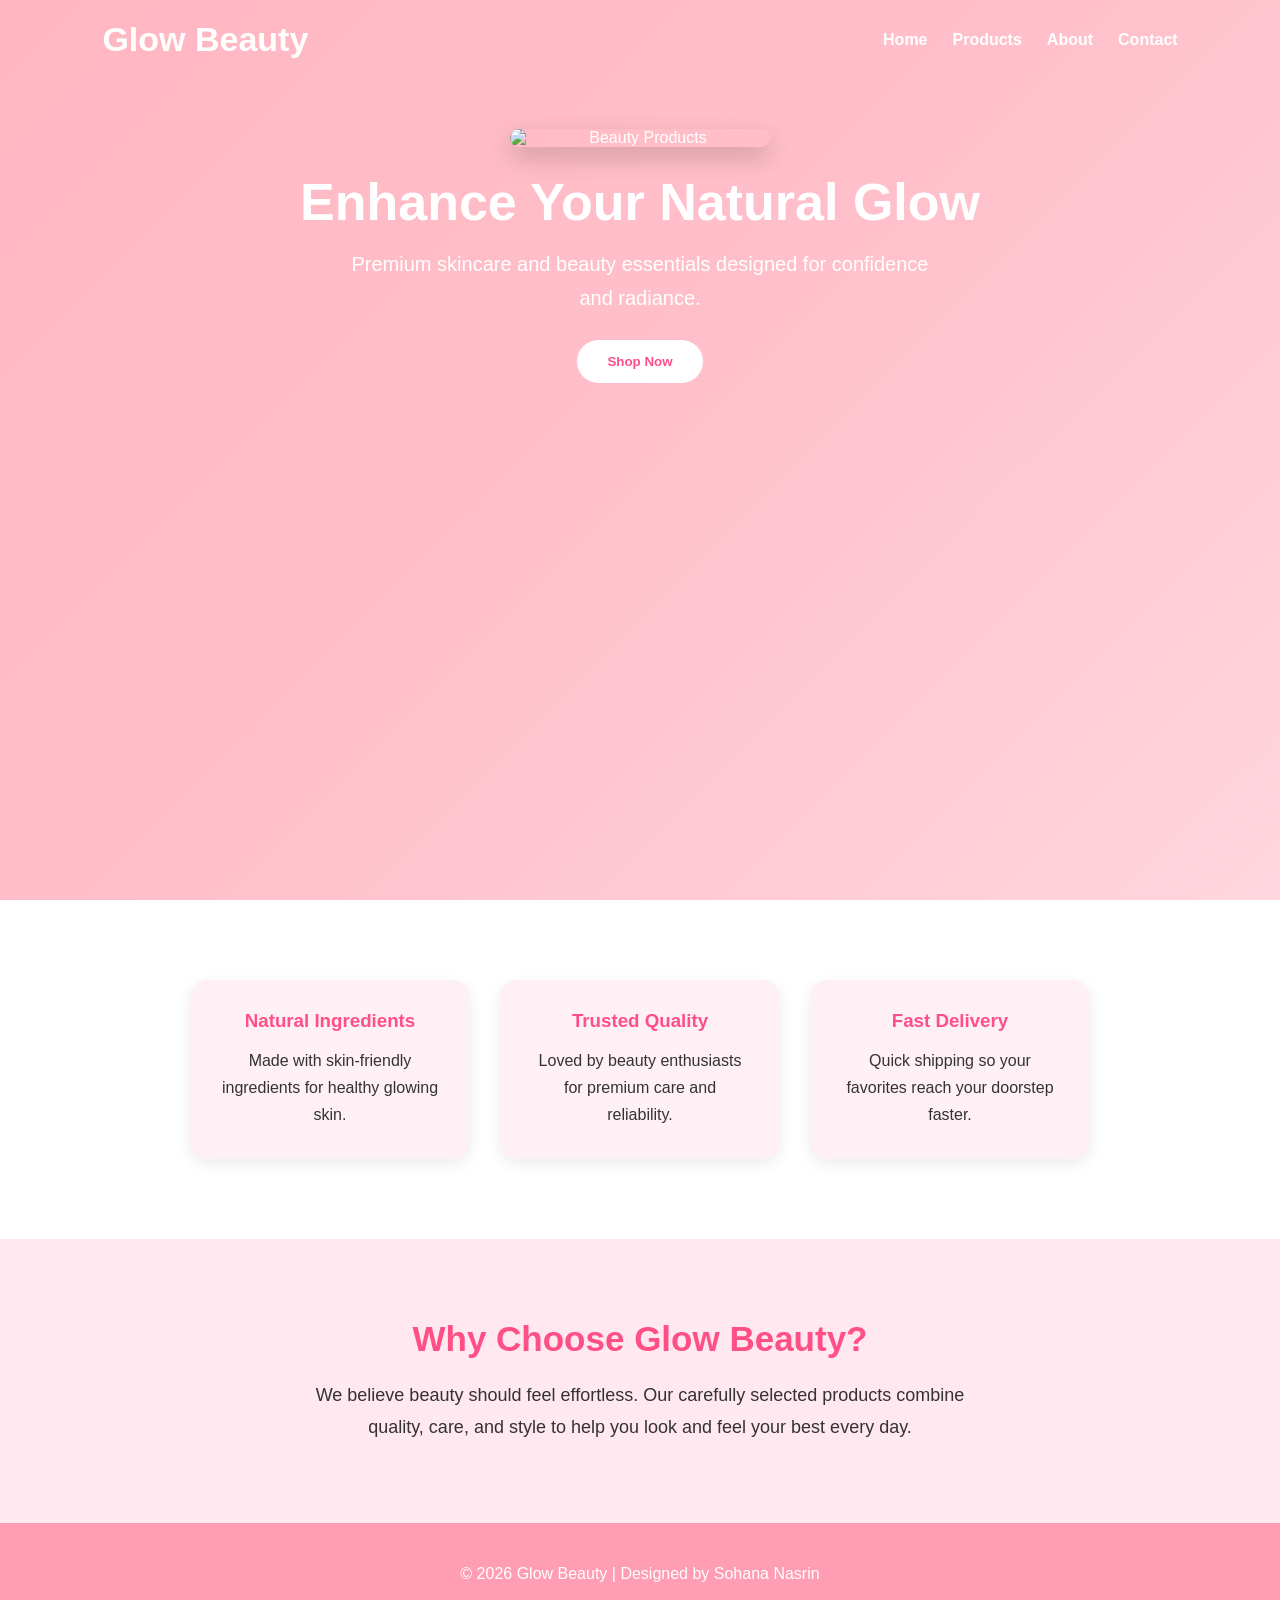
==== index.html @ 94f7b09d "Added Glow Beauty Landing Page" ====
<!DOCTYPE html>
<html lang="en">

<head>

<meta charset="UTF-8">
<meta name="viewport" content="width=device-width, initial-scale=1.0">

<title>Glow Beauty</title>

<link rel="stylesheet" href="style.css">

</head>

<body>

<header>

<nav>

<h1>Glow Beauty</h1>

<ul>

<li><a href="#">Home</a></li>
<li><a href="#">Products</a></li>
<li><a href="#">About</a></li>
<li><a href="#">Contact</a></li>

</ul>

</nav>

<div class="hero">

<img
src="https://images.unsplash.com/photo-1522335789203-aabd1fc54bc9?w=600"
alt="Beauty Products">

<h2>Enhance Your Natural Glow</h2>

<p>
Premium skincare and beauty essentials
designed for confidence and radiance.
</p>

<button>Shop Now</button>

</div>

</header>

<section class="features">

<div class="card">

<h3>Natural Ingredients</h3>

<p>
Made with skin-friendly ingredients
for healthy glowing skin.
</p>

</div>

<div class="card">

<h3>Trusted Quality</h3>

<p>
Loved by beauty enthusiasts
for premium care and reliability.
</p>

</div>

<div class="card">

<h3>Fast Delivery</h3>

<p>
Quick shipping so your favorites
reach your doorstep faster.
</p>

</div>

</section>

<section class="about">

<h2>Why Choose Glow Beauty?</h2>

<p>

We believe beauty should feel effortless.
Our carefully selected products combine
quality, care, and style to help you
look and feel your best every day.

</p>

</section>

<footer>

<p>

© 2026 Glow Beauty |
Designed by Sohana Nasrin

</p>

</footer>

</body>

</html>
---- style.css ----
*{

margin:0;
padding:0;

box-sizing:border-box;

font-family:Arial,sans-serif;

scroll-behavior:smooth;

}

body{

background:#fff7fa;

color:#333;

}

header{

background:
linear-gradient(
135deg,
#ffb6c1,
#ffc0cb,
#ffd6df
);

min-height:100vh;

padding-bottom:50px;

}

nav{

display:flex;

justify-content:space-between;

align-items:center;

padding:20px 8%;

}

nav h1{

color:white;

font-size:34px;

}

nav ul{

display:flex;

gap:25px;

list-style:none;

}

nav a{

text-decoration:none;

color:white;

font-weight:bold;

transition:0.3s;

}

nav a:hover{

color:#ff4f87;

}

.hero{

display:flex;

flex-direction:column;

justify-content:center;

align-items:center;

text-align:center;

padding:50px 20px;

color:white;

}

.hero img{

width:260px;

border-radius:25px;

margin-bottom:25px;

box-shadow:
0 10px 25px
rgba(0,0,0,0.2);

}

.hero h2{

font-size:52px;

margin-bottom:15px;

}

.hero p{

font-size:20px;

max-width:600px;

line-height:1.7;

margin-bottom:25px;

}

button{

padding:14px 30px;

border:none;

border-radius:30px;

background:white;

color:#ff4f87;

font-weight:bold;

cursor:pointer;

transition:0.3s;

}

button:hover{

background:#ff4f87;

color:white;

transform:scale(1.05);

}

.features{

display:flex;

justify-content:center;

flex-wrap:wrap;

gap:30px;

padding:80px 8%;

background:white;

}

.card{

background:#fff0f5;

padding:30px;

width:280px;

border-radius:18px;

text-align:center;

box-shadow:
0 5px 15px
rgba(0,0,0,0.08);

transition:0.3s;

}

.card:hover{

transform:
translateY(-8px);

}

.card h3{

color:#ff4f87;

margin-bottom:15px;

}

.card p{

line-height:1.7;

}

.about{

padding:80px 10%;

text-align:center;

background:#ffe8ef;

}

.about h2{

font-size:35px;

color:#ff4f87;

margin-bottom:20px;

}

.about p{

max-width:700px;

margin:auto;

line-height:1.8;

font-size:18px;

}

footer{

background:#ff9db5;

color:white;

text-align:center;

padding:35px;

line-height:2;

}

@media(max-width:768px){

nav{

flex-direction:column;

gap:15px;

}

nav ul{

flex-direction:column;

text-align:center;

}

.hero h2{

font-size:38px;

}

.hero img{

width:220px;

}

}
html{
scroll-behavior:smooth;
}
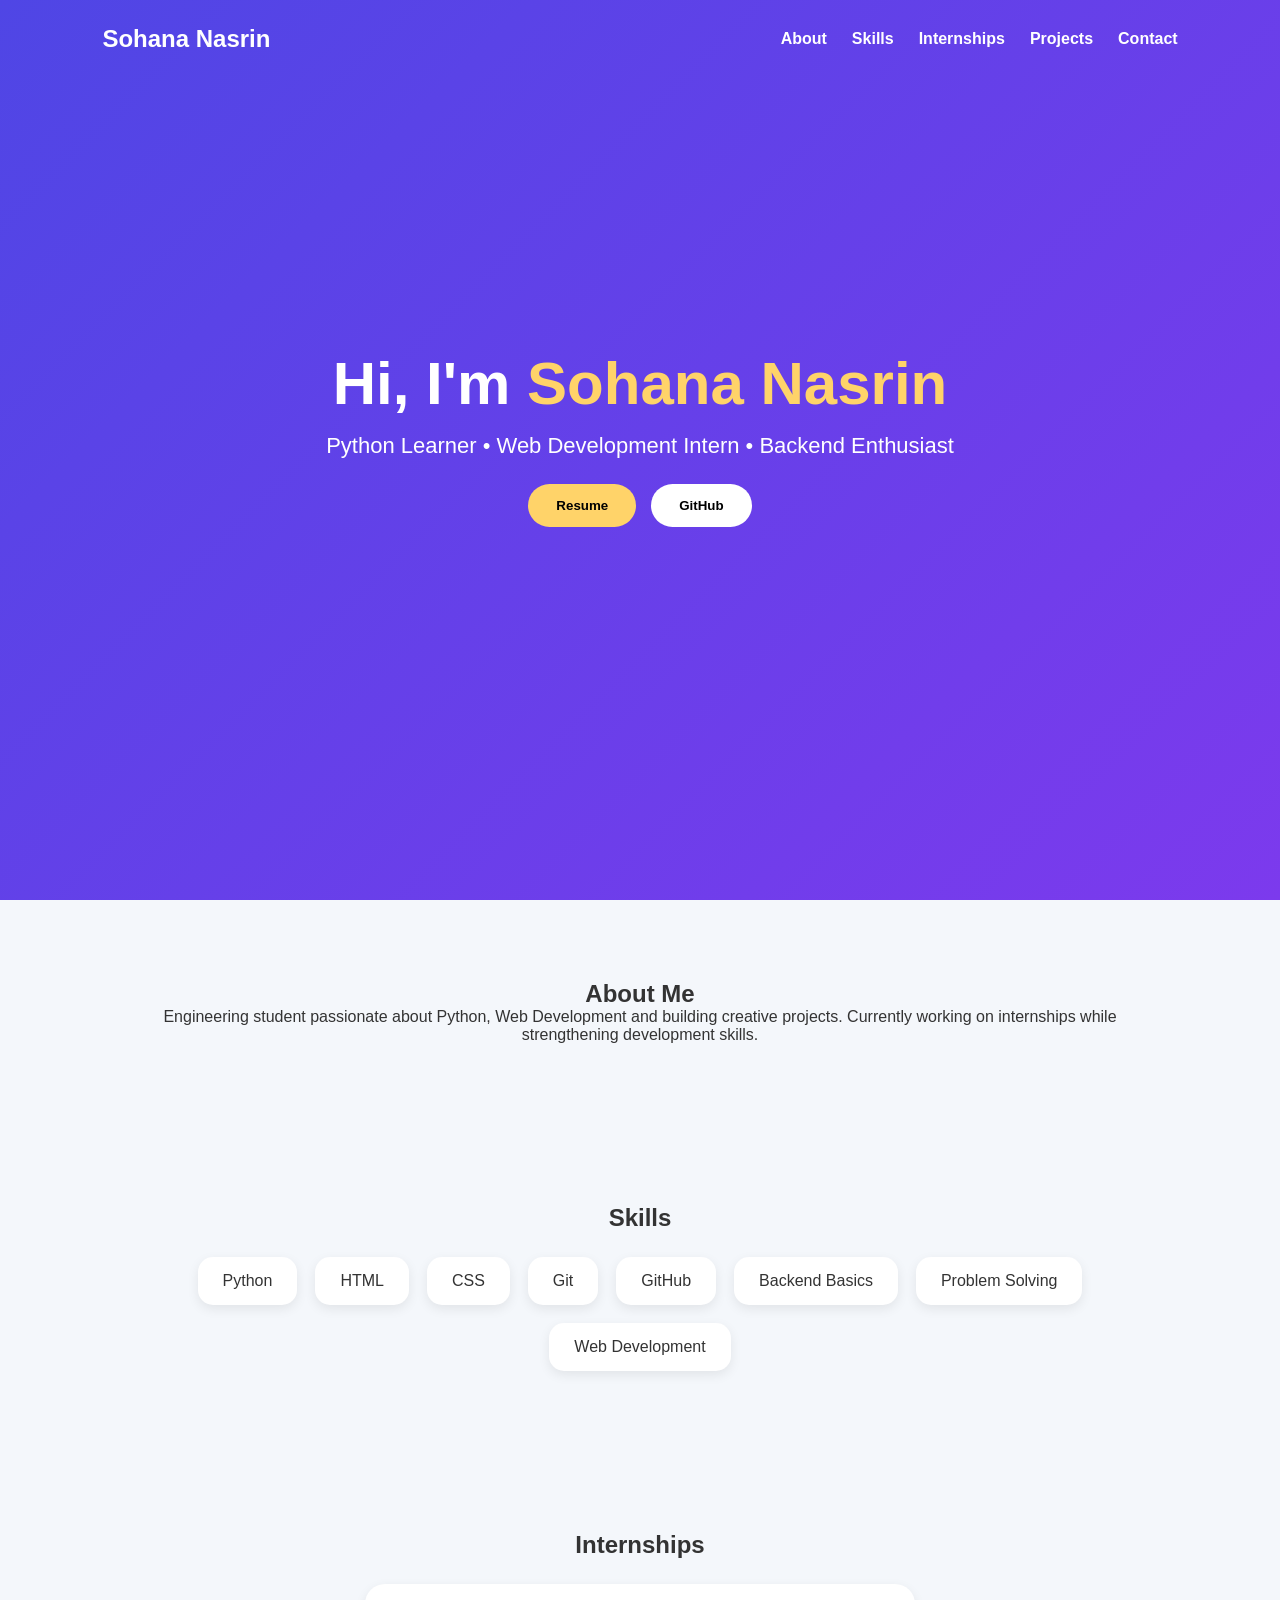
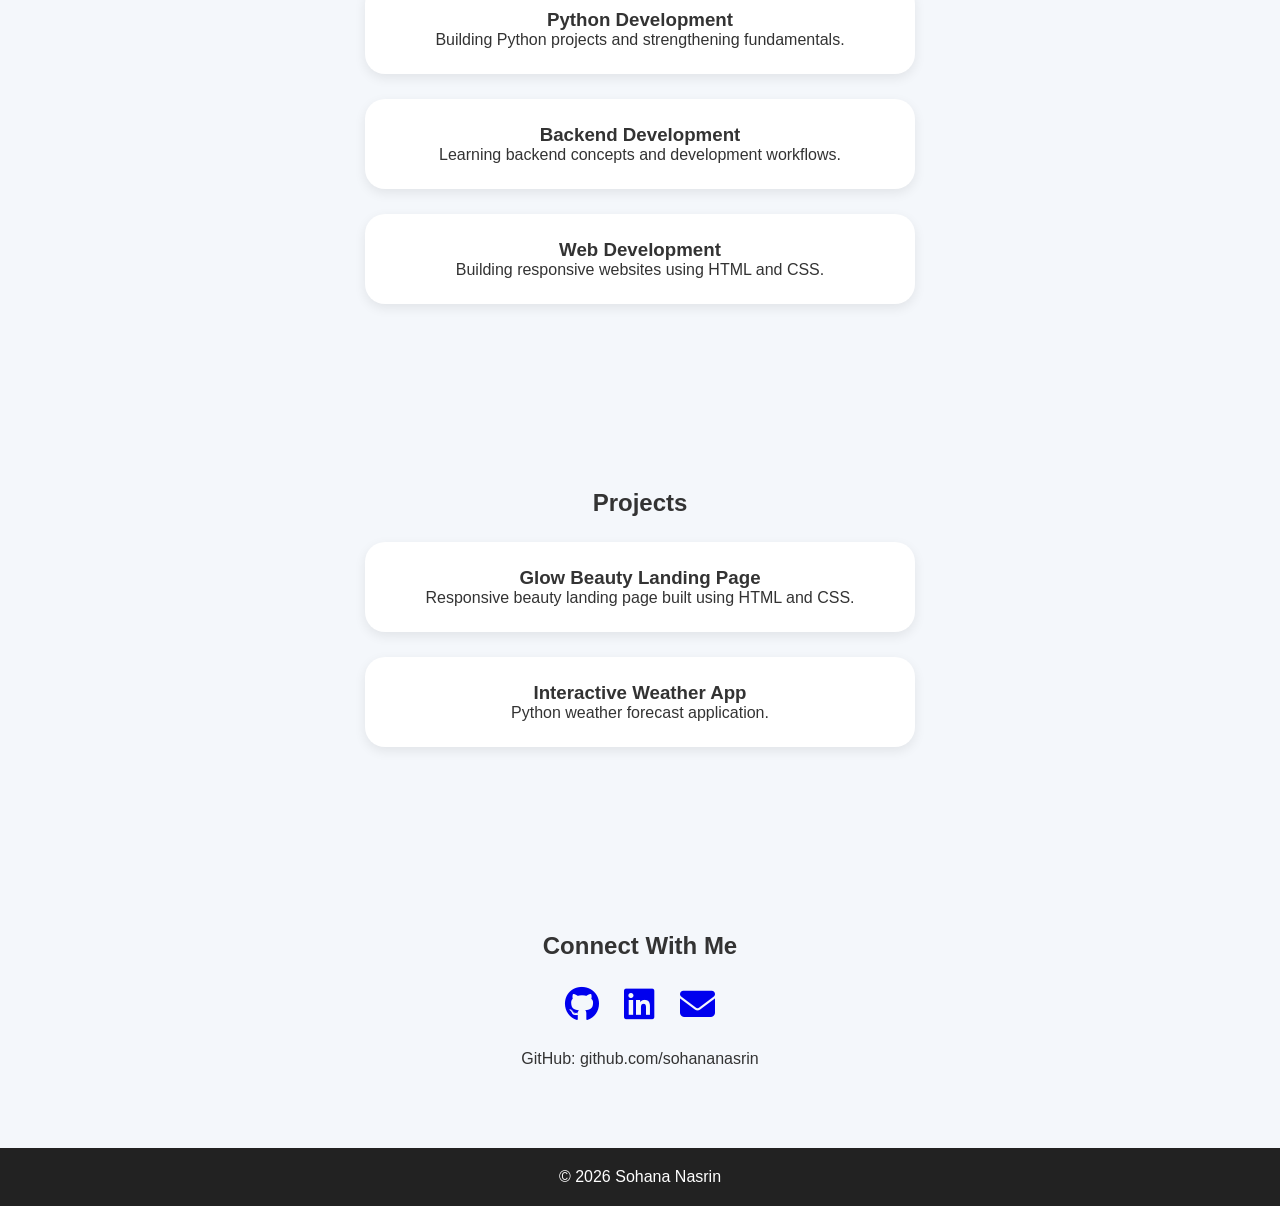
==== commit da95b5c8: "Added portfolio website" ====
--- a/index.html
+++ b/index.html
@@ -4,11 +4,18 @@
 <head>
 
 <meta charset="UTF-8">
-<meta name="viewport" content="width=device-width, initial-scale=1.0">
-
-<title>Glow Beauty</title>
-
-<link rel="stylesheet" href="style.css">
+<meta name="viewport"
+content="width=device-width,initial-scale=1.0">
+
+<title>Sohana Nasrin Portfolio</title>
+
+<link
+rel="stylesheet"
+href="style.css">
+
+<link
+rel="stylesheet"
+href="https://cdnjs.cloudflare.com/ajax/libs/font-awesome/6.5.1/css/all.min.css">
 
 </head>
 
@@ -18,14 +25,15 @@
 
 <nav>
 
-<h1>Glow Beauty</h1>
+<h2>Sohana Nasrin</h2>
 
 <ul>
 
-<li><a href="#">Home</a></li>
-<li><a href="#">Products</a></li>
-<li><a href="#">About</a></li>
-<li><a href="#">Contact</a></li>
+<li><a href="#about">About</a></li>
+<li><a href="#skills">Skills</a></li>
+<li><a href="#internships">Internships</a></li>
+<li><a href="#projects">Projects</a></li>
+<li><a href="#contact">Contact</a></li>
 
 </ul>
 
@@ -33,70 +41,252 @@
 
 <div class="hero">
 
-<img
-src="https://images.unsplash.com/photo-1522335789203-aabd1fc54bc9?w=600"
-alt="Beauty Products">
-
-<h2>Enhance Your Natural Glow</h2>
-
-<p>
-Premium skincare and beauty essentials
-designed for confidence and radiance.
-</p>
-
-<button>Shop Now</button>
+<h1>
+
+Hi, I'm
+<span>Sohana Nasrin</span>
+
+</h1>
+
+<p>
+
+Python Learner • Web Development Intern • Backend Enthusiast
+
+</p>
+
+<div class="buttons">
+
+<a
+href="./resume.pdf"
+target="_blank">
+
+<button>
+
+Resume
+
+</button>
+
+</a>
+
+<a
+href="https://github.com/sohananasrin"
+target="_blank">
+
+<button
+class="secondary">
+
+GitHub
+
+</button>
+
+</a>
+
+</div>
 
 </div>
 
 </header>
 
-<section class="features">
-
-<div class="card">
-
-<h3>Natural Ingredients</h3>
-
-<p>
-Made with skin-friendly ingredients
-for healthy glowing skin.
-</p>
-
-</div>
-
-<div class="card">
-
-<h3>Trusted Quality</h3>
-
-<p>
-Loved by beauty enthusiasts
-for premium care and reliability.
-</p>
-
-</div>
-
-<div class="card">
-
-<h3>Fast Delivery</h3>
-
-<p>
-Quick shipping so your favorites
-reach your doorstep faster.
-</p>
-
-</div>
-
-</section>
-
-<section class="about">
-
-<h2>Why Choose Glow Beauty?</h2>
-
-<p>
-
-We believe beauty should feel effortless.
-Our carefully selected products combine
-quality, care, and style to help you
-look and feel your best every day.
+<section
+id="about"
+class="about">
+
+<h2>
+
+About Me
+
+</h2>
+
+<p>
+
+Engineering student passionate about
+Python, Web Development and building
+creative projects.
+
+Currently working on internships while
+strengthening development skills.
+
+</p>
+
+</section>
+
+<section
+id="skills"
+class="skills">
+
+<h2>
+
+Skills
+
+</h2>
+
+<div class="skill-box">
+
+<div>Python</div>
+
+<div>HTML</div>
+
+<div>CSS</div>
+
+<div>Git</div>
+
+<div>GitHub</div>
+
+<div>Backend Basics</div>
+
+<div>Problem Solving</div>
+
+<div>Web Development</div>
+
+</div>
+
+</section>
+
+<section
+id="internships"
+class="internships">
+
+<h2>
+
+Internships
+
+</h2>
+
+<div class="intern-card">
+
+<h3>
+
+Python Development
+
+</h3>
+
+<p>
+
+Building Python projects and strengthening fundamentals.
+
+</p>
+
+</div>
+
+<div class="intern-card">
+
+<h3>
+
+Backend Development
+
+</h3>
+
+<p>
+
+Learning backend concepts and development workflows.
+
+</p>
+
+</div>
+
+<div class="intern-card">
+
+<h3>
+
+Web Development
+
+</h3>
+
+<p>
+
+Building responsive websites using HTML and CSS.
+
+</p>
+
+</div>
+
+</section>
+
+<section
+id="projects"
+class="projects">
+
+<h2>
+
+Projects
+
+</h2>
+
+<div class="project-card">
+
+<h3>
+
+Glow Beauty Landing Page
+
+</h3>
+
+<p>
+
+Responsive beauty landing page built
+using HTML and CSS.
+
+</p>
+
+</div>
+
+<div class="project-card">
+
+<h3>
+
+Interactive Weather App
+
+</h3>
+
+<p>
+
+Python weather forecast application.
+
+</p>
+
+</div>
+
+</section>
+
+<section
+id="contact"
+class="contact">
+
+<h2>
+
+Connect With Me
+
+</h2>
+
+<div class="socials">
+
+<a
+href="https://github.com/sohananasrin"
+target="_blank">
+
+<i class="fa-brands fa-github"></i>
+
+</a>
+
+<a
+href="#">
+
+<i class="fa-brands fa-linkedin"></i>
+
+</a>
+
+<a
+href="mailto:yourmail@gmail.com">
+
+<i class="fa-solid fa-envelope"></i>
+
+</a>
+
+</div>
+
+<p>
+
+GitHub:
+github.com/sohananasrin
 
 </p>
 
@@ -106,8 +296,7 @@
 
 <p>
 
-© 2026 Glow Beauty |
-Designed by Sohana Nasrin
+© 2026 Sohana Nasrin
 
 </p>
 
--- a/style.css
+++ b/style.css
@@ -2,10 +2,8 @@
 
 margin:0;
 padding:0;
-
 box-sizing:border-box;
-
-font-family:Arial,sans-serif;
+font-family:Arial;
 
 scroll-behavior:smooth;
 
@@ -13,8 +11,7 @@
 
 body{
 
-background:#fff7fa;
-
+background:#f4f7fb;
 color:#333;
 
 }
@@ -24,15 +21,14 @@
 background:
 linear-gradient(
 135deg,
-#ffb6c1,
-#ffc0cb,
-#ffd6df
+#4f46e5,
+#7c3aed
 );
 
+color:white;
+
 min-height:100vh;
 
-padding-bottom:50px;
-
 }
 
 nav{
@@ -41,264 +37,206 @@
 
 justify-content:space-between;
 
+padding:25px 8%;
+
 align-items:center;
 
-padding:20px 8%;
-
-}
-
-nav h1{
+}
+
+nav ul{
+
+display:flex;
+gap:25px;
+list-style:none;
+
+}
+
+nav a{
 
 color:white;
-
-font-size:34px;
+text-decoration:none;
+font-weight:bold;
+
+}
+
+.hero{
+
+display:flex;
+flex-direction:column;
+
+justify-content:center;
+align-items:center;
+
+text-align:center;
+
+height:80vh;
+
+padding:20px;
+
+}
+
+.hero h1{
+
+font-size:60px;
+margin-bottom:15px;
+
+}
+
+.hero span{
+
+color:#ffd369;
+
+}
+
+.hero p{
+
+font-size:22px;
+
+margin-bottom:25px;
+
+}
+
+.buttons{
+
+display:flex;
+
+gap:15px;
+
+}
+
+button{
+
+padding:14px 28px;
+
+border:none;
+
+border-radius:30px;
+
+font-weight:bold;
+
+cursor:pointer;
+
+background:#ffd369;
+
+}
+
+.secondary{
+
+background:white;
+
+}
+
+.about,
+.skills,
+.projects,
+.contact,
+.internships{
+
+padding:80px 10%;
+
+text-align:center;
+
+}
+
+.skill-box{
+
+display:flex;
+
+justify-content:center;
+
+flex-wrap:wrap;
+
+gap:18px;
+
+margin-top:25px;
+
+}
+
+.skill-box div{
+
+background:white;
+
+padding:15px 25px;
+
+border-radius:15px;
+
+box-shadow:
+0 4px 12px
+rgba(0,0,0,.08);
+
+}
+
+.intern-card,
+.project-card{
+
+background:white;
+
+padding:25px;
+
+max-width:550px;
+
+margin:25px auto;
+
+border-radius:20px;
+
+box-shadow:
+0 4px 12px
+rgba(0,0,0,.08);
+
+}
+
+.socials{
+
+font-size:35px;
+
+margin:25px;
+
+display:flex;
+
+justify-content:center;
+
+gap:25px;
+
+}
+
+footer{
+
+background:#222;
+
+color:white;
+
+padding:20px;
+
+text-align:center;
+
+}
+
+@media(max-width:768px){
+
+nav{
+
+flex-direction:column;
+
+gap:15px;
 
 }
 
 nav ul{
 
-display:flex;
-
-gap:25px;
-
-list-style:none;
-
-}
-
-nav a{
-
-text-decoration:none;
-
-color:white;
-
-font-weight:bold;
-
-transition:0.3s;
-
-}
-
-nav a:hover{
-
-color:#ff4f87;
-
-}
-
-.hero{
-
-display:flex;
-
-flex-direction:column;
-
-justify-content:center;
-
-align-items:center;
-
-text-align:center;
-
-padding:50px 20px;
-
-color:white;
-
-}
-
-.hero img{
-
-width:260px;
-
-border-radius:25px;
-
-margin-bottom:25px;
-
-box-shadow:
-0 10px 25px
-rgba(0,0,0,0.2);
-
-}
-
-.hero h2{
-
-font-size:52px;
-
-margin-bottom:15px;
-
-}
-
-.hero p{
-
-font-size:20px;
-
-max-width:600px;
-
-line-height:1.7;
-
-margin-bottom:25px;
-
-}
-
-button{
-
-padding:14px 30px;
-
-border:none;
-
-border-radius:30px;
-
-background:white;
-
-color:#ff4f87;
-
-font-weight:bold;
-
-cursor:pointer;
-
-transition:0.3s;
-
-}
-
-button:hover{
-
-background:#ff4f87;
-
-color:white;
-
-transform:scale(1.05);
-
-}
-
-.features{
-
-display:flex;
-
-justify-content:center;
-
-flex-wrap:wrap;
-
-gap:30px;
-
-padding:80px 8%;
-
-background:white;
-
-}
-
-.card{
-
-background:#fff0f5;
-
-padding:30px;
-
-width:280px;
-
-border-radius:18px;
-
-text-align:center;
-
-box-shadow:
-0 5px 15px
-rgba(0,0,0,0.08);
-
-transition:0.3s;
-
-}
-
-.card:hover{
-
-transform:
-translateY(-8px);
-
-}
-
-.card h3{
-
-color:#ff4f87;
-
-margin-bottom:15px;
-
-}
-
-.card p{
-
-line-height:1.7;
-
-}
-
-.about{
-
-padding:80px 10%;
-
-text-align:center;
-
-background:#ffe8ef;
-
-}
-
-.about h2{
-
-font-size:35px;
-
-color:#ff4f87;
-
-margin-bottom:20px;
-
-}
-
-.about p{
-
-max-width:700px;
-
-margin:auto;
-
-line-height:1.8;
-
-font-size:18px;
-
-}
-
-footer{
-
-background:#ff9db5;
-
-color:white;
-
-text-align:center;
-
-padding:35px;
-
-line-height:2;
-
-}
-
-@media(max-width:768px){
-
-nav{
-
-flex-direction:column;
-
-gap:15px;
-
-}
-
-nav ul{
-
-flex-direction:column;
-
-text-align:center;
-
-}
-
-.hero h2{
-
-font-size:38px;
-
-}
-
-.hero img{
-
-width:220px;
-
-}
-
-}
-html{
-scroll-behavior:smooth;
+flex-direction:column;
+
+}
+
+.hero h1{
+
+font-size:40px;
+
+}
+
+.buttons{
+
+flex-direction:column;
+
+}
+
 }
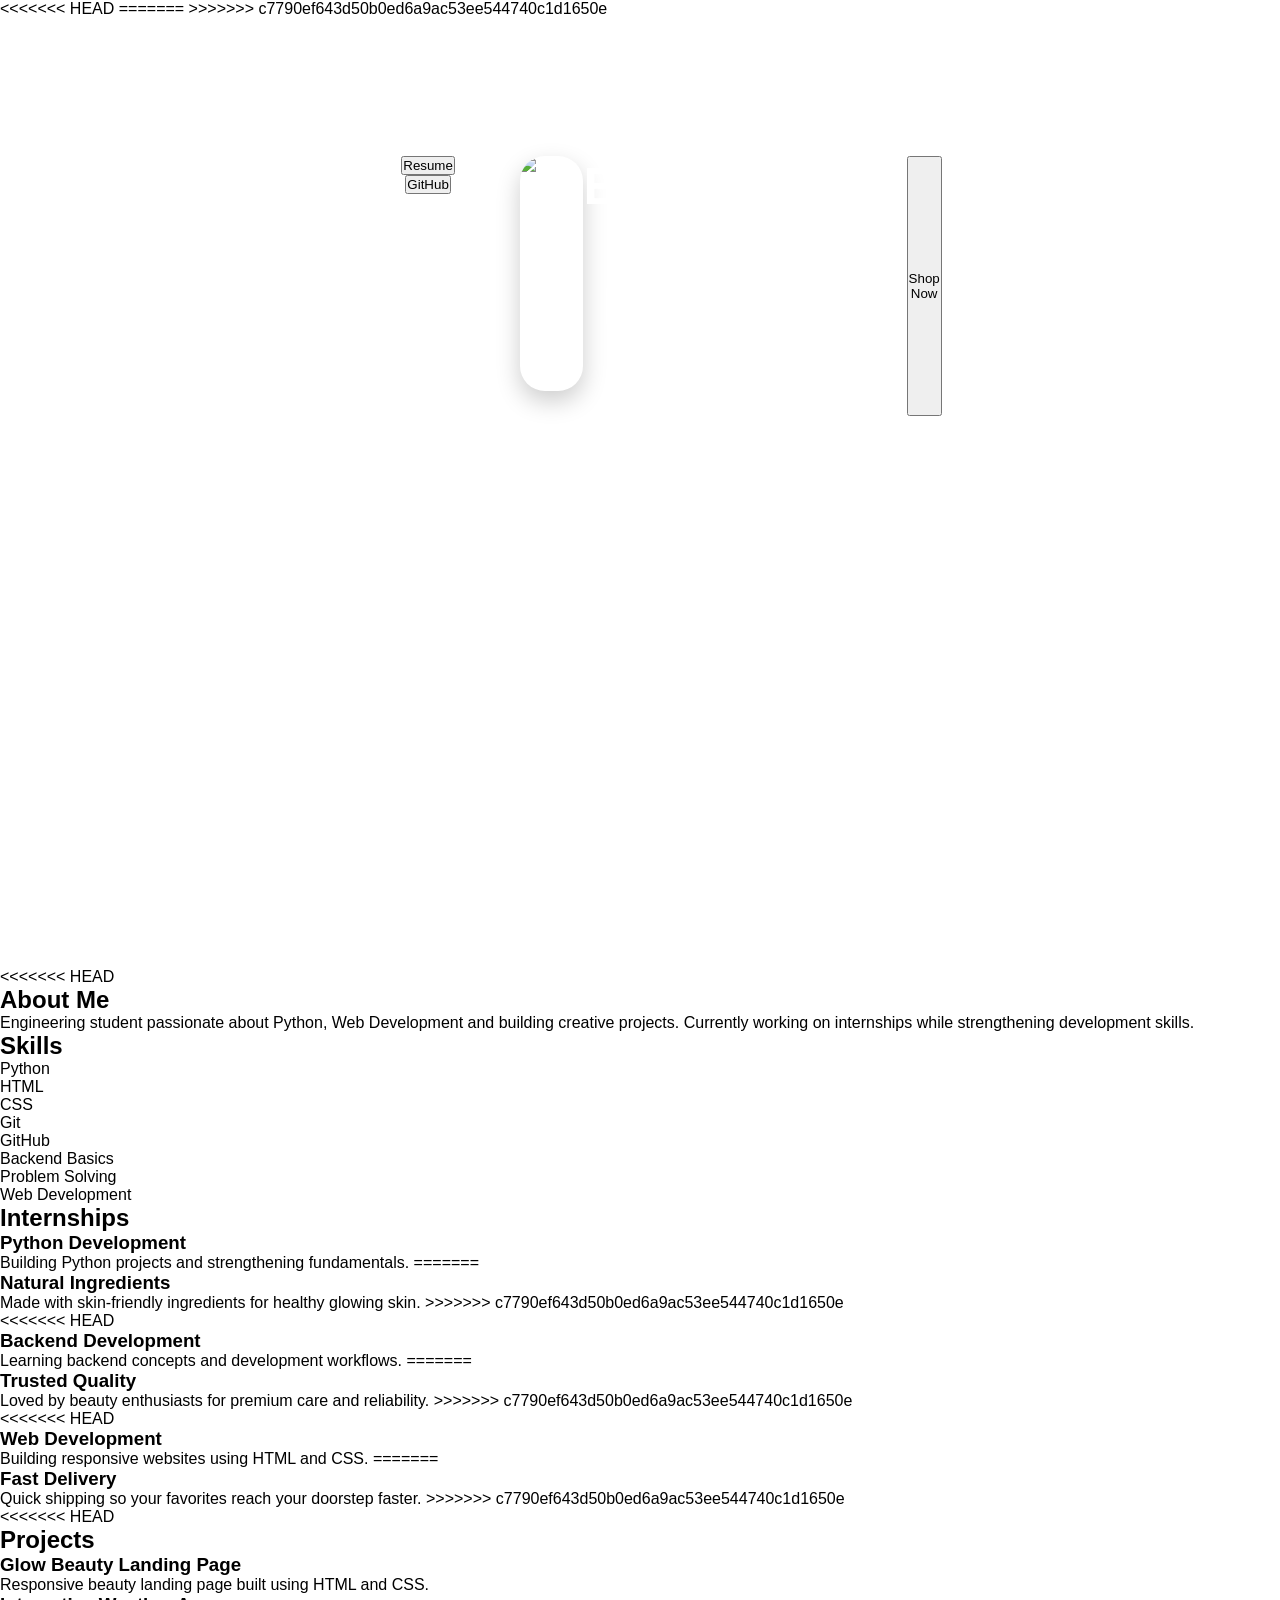
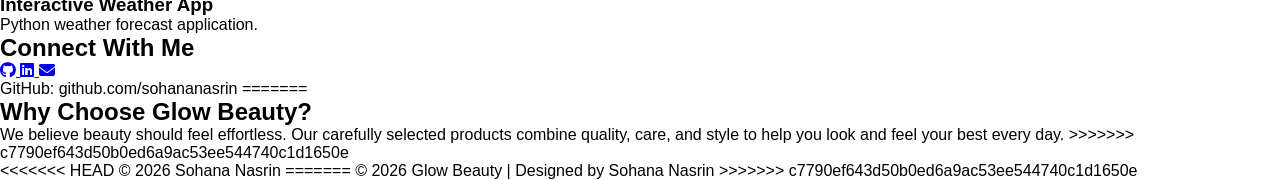
==== commit 42e0072e: "Resolved merge conflict and added portfolio" ====
--- a/index.html
+++ b/index.html
@@ -4,6 +4,7 @@
 <head>
 
 <meta charset="UTF-8">
+<<<<<<< HEAD
 <meta name="viewport"
 content="width=device-width,initial-scale=1.0">
 
@@ -16,6 +17,13 @@
 <link
 rel="stylesheet"
 href="https://cdnjs.cloudflare.com/ajax/libs/font-awesome/6.5.1/css/all.min.css">
+=======
+<meta name="viewport" content="width=device-width, initial-scale=1.0">
+
+<title>Glow Beauty</title>
+
+<link rel="stylesheet" href="style.css">
+>>>>>>> c7790ef643d50b0ed6a9ac53ee544740c1d1650e
 
 </head>
 
@@ -25,6 +33,7 @@
 
 <nav>
 
+<<<<<<< HEAD
 <h2>Sohana Nasrin</h2>
 
 <ul>
@@ -34,6 +43,16 @@
 <li><a href="#internships">Internships</a></li>
 <li><a href="#projects">Projects</a></li>
 <li><a href="#contact">Contact</a></li>
+=======
+<h1>Glow Beauty</h1>
+
+<ul>
+
+<li><a href="#">Home</a></li>
+<li><a href="#">Products</a></li>
+<li><a href="#">About</a></li>
+<li><a href="#">Contact</a></li>
+>>>>>>> c7790ef643d50b0ed6a9ac53ee544740c1d1650e
 
 </ul>
 
@@ -41,6 +60,7 @@
 
 <div class="hero">
 
+<<<<<<< HEAD
 <h1>
 
 Hi, I'm
@@ -82,11 +102,26 @@
 </a>
 
 </div>
+=======
+<img
+src="https://images.unsplash.com/photo-1522335789203-aabd1fc54bc9?w=600"
+alt="Beauty Products">
+
+<h2>Enhance Your Natural Glow</h2>
+
+<p>
+Premium skincare and beauty essentials
+designed for confidence and radiance.
+</p>
+
+<button>Shop Now</button>
+>>>>>>> c7790ef643d50b0ed6a9ac53ee544740c1d1650e
 
 </div>
 
 </header>
 
+<<<<<<< HEAD
 <section
 id="about"
 class="about">
@@ -164,10 +199,22 @@
 
 Building Python projects and strengthening fundamentals.
 
-</p>
-
-</div>
-
+=======
+<section class="features">
+
+<div class="card">
+
+<h3>Natural Ingredients</h3>
+
+<p>
+Made with skin-friendly ingredients
+for healthy glowing skin.
+>>>>>>> c7790ef643d50b0ed6a9ac53ee544740c1d1650e
+</p>
+
+</div>
+
+<<<<<<< HEAD
 <div class="intern-card">
 
 <h3>
@@ -180,10 +227,20 @@
 
 Learning backend concepts and development workflows.
 
-</p>
-
-</div>
-
+=======
+<div class="card">
+
+<h3>Trusted Quality</h3>
+
+<p>
+Loved by beauty enthusiasts
+for premium care and reliability.
+>>>>>>> c7790ef643d50b0ed6a9ac53ee544740c1d1650e
+</p>
+
+</div>
+
+<<<<<<< HEAD
 <div class="intern-card">
 
 <h3>
@@ -196,12 +253,22 @@
 
 Building responsive websites using HTML and CSS.
 
-</p>
-
-</div>
-
-</section>
-
+=======
+<div class="card">
+
+<h3>Fast Delivery</h3>
+
+<p>
+Quick shipping so your favorites
+reach your doorstep faster.
+>>>>>>> c7790ef643d50b0ed6a9ac53ee544740c1d1650e
+</p>
+
+</div>
+
+</section>
+
+<<<<<<< HEAD
 <section
 id="projects"
 class="projects">
@@ -287,6 +354,18 @@
 
 GitHub:
 github.com/sohananasrin
+=======
+<section class="about">
+
+<h2>Why Choose Glow Beauty?</h2>
+
+<p>
+
+We believe beauty should feel effortless.
+Our carefully selected products combine
+quality, care, and style to help you
+look and feel your best every day.
+>>>>>>> c7790ef643d50b0ed6a9ac53ee544740c1d1650e
 
 </p>
 
@@ -296,7 +375,12 @@
 
 <p>
 
+<<<<<<< HEAD
 © 2026 Sohana Nasrin
+=======
+© 2026 Glow Beauty |
+Designed by Sohana Nasrin
+>>>>>>> c7790ef643d50b0ed6a9ac53ee544740c1d1650e
 
 </p>
 
--- a/style.css
+++ b/style.css
@@ -2,8 +2,15 @@
 
 margin:0;
 padding:0;
+<<<<<<< HEAD
 box-sizing:border-box;
 font-family:Arial;
+=======
+
+box-sizing:border-box;
+
+font-family:Arial,sans-serif;
+>>>>>>> c7790ef643d50b0ed6a9ac53ee544740c1d1650e
 
 scroll-behavior:smooth;
 
@@ -11,7 +18,12 @@
 
 body{
 
+<<<<<<< HEAD
 background:#f4f7fb;
+=======
+background:#fff7fa;
+
+>>>>>>> c7790ef643d50b0ed6a9ac53ee544740c1d1650e
 color:#333;
 
 }
@@ -21,6 +33,7 @@
 background:
 linear-gradient(
 135deg,
+<<<<<<< HEAD
 #4f46e5,
 #7c3aed
 );
@@ -29,6 +42,17 @@
 
 min-height:100vh;
 
+=======
+#ffb6c1,
+#ffc0cb,
+#ffd6df
+);
+
+min-height:100vh;
+
+padding-bottom:50px;
+
+>>>>>>> c7790ef643d50b0ed6a9ac53ee544740c1d1650e
 }
 
 nav{
@@ -37,38 +61,85 @@
 
 justify-content:space-between;
 
+<<<<<<< HEAD
 padding:25px 8%;
 
 align-items:center;
 
+=======
+align-items:center;
+
+padding:20px 8%;
+
+}
+
+nav h1{
+
+color:white;
+
+font-size:34px;
+
+>>>>>>> c7790ef643d50b0ed6a9ac53ee544740c1d1650e
 }
 
 nav ul{
 
 display:flex;
+<<<<<<< HEAD
 gap:25px;
+=======
+
+gap:25px;
+
+>>>>>>> c7790ef643d50b0ed6a9ac53ee544740c1d1650e
 list-style:none;
 
 }
 
 nav a{
 
+<<<<<<< HEAD
 color:white;
 text-decoration:none;
 font-weight:bold;
 
+=======
+text-decoration:none;
+
+color:white;
+
+font-weight:bold;
+
+transition:0.3s;
+
+}
+
+nav a:hover{
+
+color:#ff4f87;
+
+>>>>>>> c7790ef643d50b0ed6a9ac53ee544740c1d1650e
 }
 
 .hero{
 
 display:flex;
+<<<<<<< HEAD
 flex-direction:column;
 
 justify-content:center;
+=======
+
+flex-direction:column;
+
+justify-content:center;
+
+>>>>>>> c7790ef643d50b0ed6a9ac53ee544740c1d1650e
 align-items:center;
 
 text-align:center;
 
+<<<<<<< HEAD
 height:80vh;
 
 padding:20px;
@@ -78,10 +149,37 @@
 .hero h1{
 
 font-size:60px;
+=======
+padding:50px 20px;
+
+color:white;
+
+}
+
+.hero img{
+
+width:260px;
+
+border-radius:25px;
+
+margin-bottom:25px;
+
+box-shadow:
+0 10px 25px
+rgba(0,0,0,0.2);
+
+}
+
+.hero h2{
+
+font-size:52px;
+
+>>>>>>> c7790ef643d50b0ed6a9ac53ee544740c1d1650e
 margin-bottom:15px;
 
 }
 
+<<<<<<< HEAD
 .hero span{
 
 color:#ffd369;
@@ -91,11 +189,21 @@
 .hero p{
 
 font-size:22px;
+=======
+.hero p{
+
+font-size:20px;
+
+max-width:600px;
+
+line-height:1.7;
+>>>>>>> c7790ef643d50b0ed6a9ac53ee544740c1d1650e
 
 margin-bottom:25px;
 
 }
 
+<<<<<<< HEAD
 .buttons{
 
 display:flex;
@@ -107,15 +215,28 @@
 button{
 
 padding:14px 28px;
+=======
+button{
+
+padding:14px 30px;
+>>>>>>> c7790ef643d50b0ed6a9ac53ee544740c1d1650e
 
 border:none;
 
 border-radius:30px;
 
+<<<<<<< HEAD
+=======
+background:white;
+
+color:#ff4f87;
+
+>>>>>>> c7790ef643d50b0ed6a9ac53ee544740c1d1650e
 font-weight:bold;
 
 cursor:pointer;
 
+<<<<<<< HEAD
 background:#ffd369;
 
 }
@@ -139,6 +260,23 @@
 }
 
 .skill-box{
+=======
+transition:0.3s;
+
+}
+
+button:hover{
+
+background:#ff4f87;
+
+color:white;
+
+transform:scale(1.05);
+
+}
+
+.features{
+>>>>>>> c7790ef643d50b0ed6a9ac53ee544740c1d1650e
 
 display:flex;
 
@@ -146,6 +284,7 @@
 
 flex-wrap:wrap;
 
+<<<<<<< HEAD
 gap:18px;
 
 margin-top:25px;
@@ -196,11 +335,92 @@
 justify-content:center;
 
 gap:25px;
+=======
+gap:30px;
+
+padding:80px 8%;
+
+background:white;
+
+}
+
+.card{
+
+background:#fff0f5;
+
+padding:30px;
+
+width:280px;
+
+border-radius:18px;
+
+text-align:center;
+
+box-shadow:
+0 5px 15px
+rgba(0,0,0,0.08);
+
+transition:0.3s;
+
+}
+
+.card:hover{
+
+transform:
+translateY(-8px);
+
+}
+
+.card h3{
+
+color:#ff4f87;
+
+margin-bottom:15px;
+
+}
+
+.card p{
+
+line-height:1.7;
+
+}
+
+.about{
+
+padding:80px 10%;
+
+text-align:center;
+
+background:#ffe8ef;
+
+}
+
+.about h2{
+
+font-size:35px;
+
+color:#ff4f87;
+
+margin-bottom:20px;
+
+}
+
+.about p{
+
+max-width:700px;
+
+margin:auto;
+
+line-height:1.8;
+
+font-size:18px;
+>>>>>>> c7790ef643d50b0ed6a9ac53ee544740c1d1650e
 
 }
 
 footer{
 
+<<<<<<< HEAD
 background:#222;
 
 color:white;
@@ -209,6 +429,18 @@
 
 text-align:center;
 
+=======
+background:#ff9db5;
+
+color:white;
+
+text-align:center;
+
+padding:35px;
+
+line-height:2;
+
+>>>>>>> c7790ef643d50b0ed6a9ac53ee544740c1d1650e
 }
 
 @media(max-width:768px){
@@ -225,6 +457,7 @@
 
 flex-direction:column;
 
+<<<<<<< HEAD
 }
 
 .hero h1{
@@ -239,4 +472,25 @@
 
 }
 
+=======
+text-align:center;
+
+}
+
+.hero h2{
+
+font-size:38px;
+
+}
+
+.hero img{
+
+width:220px;
+
+}
+
+}
+html{
+scroll-behavior:smooth;
+>>>>>>> c7790ef643d50b0ed6a9ac53ee544740c1d1650e
 }
--- a/style.css
+++ b/style.css
@@ -2,8 +2,15 @@
 
 margin:0;
 padding:0;
+<<<<<<< HEAD
 box-sizing:border-box;
 font-family:Arial;
+=======
+
+box-sizing:border-box;
+
+font-family:Arial,sans-serif;
+>>>>>>> c7790ef643d50b0ed6a9ac53ee544740c1d1650e
 
 scroll-behavior:smooth;
 
@@ -11,7 +18,12 @@
 
 body{
 
+<<<<<<< HEAD
 background:#f4f7fb;
+=======
+background:#fff7fa;
+
+>>>>>>> c7790ef643d50b0ed6a9ac53ee544740c1d1650e
 color:#333;
 
 }
@@ -21,6 +33,7 @@
 background:
 linear-gradient(
 135deg,
+<<<<<<< HEAD
 #4f46e5,
 #7c3aed
 );
@@ -29,6 +42,17 @@
 
 min-height:100vh;
 
+=======
+#ffb6c1,
+#ffc0cb,
+#ffd6df
+);
+
+min-height:100vh;
+
+padding-bottom:50px;
+
+>>>>>>> c7790ef643d50b0ed6a9ac53ee544740c1d1650e
 }
 
 nav{
@@ -37,38 +61,85 @@
 
 justify-content:space-between;
 
+<<<<<<< HEAD
 padding:25px 8%;
 
 align-items:center;
 
+=======
+align-items:center;
+
+padding:20px 8%;
+
+}
+
+nav h1{
+
+color:white;
+
+font-size:34px;
+
+>>>>>>> c7790ef643d50b0ed6a9ac53ee544740c1d1650e
 }
 
 nav ul{
 
 display:flex;
+<<<<<<< HEAD
 gap:25px;
+=======
+
+gap:25px;
+
+>>>>>>> c7790ef643d50b0ed6a9ac53ee544740c1d1650e
 list-style:none;
 
 }
 
 nav a{
 
+<<<<<<< HEAD
 color:white;
 text-decoration:none;
 font-weight:bold;
 
+=======
+text-decoration:none;
+
+color:white;
+
+font-weight:bold;
+
+transition:0.3s;
+
+}
+
+nav a:hover{
+
+color:#ff4f87;
+
+>>>>>>> c7790ef643d50b0ed6a9ac53ee544740c1d1650e
 }
 
 .hero{
 
 display:flex;
+<<<<<<< HEAD
 flex-direction:column;
 
 justify-content:center;
+=======
+
+flex-direction:column;
+
+justify-content:center;
+
+>>>>>>> c7790ef643d50b0ed6a9ac53ee544740c1d1650e
 align-items:center;
 
 text-align:center;
 
+<<<<<<< HEAD
 height:80vh;
 
 padding:20px;
@@ -78,10 +149,37 @@
 .hero h1{
 
 font-size:60px;
+=======
+padding:50px 20px;
+
+color:white;
+
+}
+
+.hero img{
+
+width:260px;
+
+border-radius:25px;
+
+margin-bottom:25px;
+
+box-shadow:
+0 10px 25px
+rgba(0,0,0,0.2);
+
+}
+
+.hero h2{
+
+font-size:52px;
+
+>>>>>>> c7790ef643d50b0ed6a9ac53ee544740c1d1650e
 margin-bottom:15px;
 
 }
 
+<<<<<<< HEAD
 .hero span{
 
 color:#ffd369;
@@ -91,11 +189,21 @@
 .hero p{
 
 font-size:22px;
+=======
+.hero p{
+
+font-size:20px;
+
+max-width:600px;
+
+line-height:1.7;
+>>>>>>> c7790ef643d50b0ed6a9ac53ee544740c1d1650e
 
 margin-bottom:25px;
 
 }
 
+<<<<<<< HEAD
 .buttons{
 
 display:flex;
@@ -107,15 +215,28 @@
 button{
 
 padding:14px 28px;
+=======
+button{
+
+padding:14px 30px;
+>>>>>>> c7790ef643d50b0ed6a9ac53ee544740c1d1650e
 
 border:none;
 
 border-radius:30px;
 
+<<<<<<< HEAD
+=======
+background:white;
+
+color:#ff4f87;
+
+>>>>>>> c7790ef643d50b0ed6a9ac53ee544740c1d1650e
 font-weight:bold;
 
 cursor:pointer;
 
+<<<<<<< HEAD
 background:#ffd369;
 
 }
@@ -139,6 +260,23 @@
 }
 
 .skill-box{
+=======
+transition:0.3s;
+
+}
+
+button:hover{
+
+background:#ff4f87;
+
+color:white;
+
+transform:scale(1.05);
+
+}
+
+.features{
+>>>>>>> c7790ef643d50b0ed6a9ac53ee544740c1d1650e
 
 display:flex;
 
@@ -146,6 +284,7 @@
 
 flex-wrap:wrap;
 
+<<<<<<< HEAD
 gap:18px;
 
 margin-top:25px;
@@ -196,11 +335,92 @@
 justify-content:center;
 
 gap:25px;
+=======
+gap:30px;
+
+padding:80px 8%;
+
+background:white;
+
+}
+
+.card{
+
+background:#fff0f5;
+
+padding:30px;
+
+width:280px;
+
+border-radius:18px;
+
+text-align:center;
+
+box-shadow:
+0 5px 15px
+rgba(0,0,0,0.08);
+
+transition:0.3s;
+
+}
+
+.card:hover{
+
+transform:
+translateY(-8px);
+
+}
+
+.card h3{
+
+color:#ff4f87;
+
+margin-bottom:15px;
+
+}
+
+.card p{
+
+line-height:1.7;
+
+}
+
+.about{
+
+padding:80px 10%;
+
+text-align:center;
+
+background:#ffe8ef;
+
+}
+
+.about h2{
+
+font-size:35px;
+
+color:#ff4f87;
+
+margin-bottom:20px;
+
+}
+
+.about p{
+
+max-width:700px;
+
+margin:auto;
+
+line-height:1.8;
+
+font-size:18px;
+>>>>>>> c7790ef643d50b0ed6a9ac53ee544740c1d1650e
 
 }
 
 footer{
 
+<<<<<<< HEAD
 background:#222;
 
 color:white;
@@ -209,6 +429,18 @@
 
 text-align:center;
 
+=======
+background:#ff9db5;
+
+color:white;
+
+text-align:center;
+
+padding:35px;
+
+line-height:2;
+
+>>>>>>> c7790ef643d50b0ed6a9ac53ee544740c1d1650e
 }
 
 @media(max-width:768px){
@@ -225,6 +457,7 @@
 
 flex-direction:column;
 
+<<<<<<< HEAD
 }
 
 .hero h1{
@@ -239,4 +472,25 @@
 
 }
 
+=======
+text-align:center;
+
+}
+
+.hero h2{
+
+font-size:38px;
+
+}
+
+.hero img{
+
+width:220px;
+
+}
+
+}
+html{
+scroll-behavior:smooth;
+>>>>>>> c7790ef643d50b0ed6a9ac53ee544740c1d1650e
 }
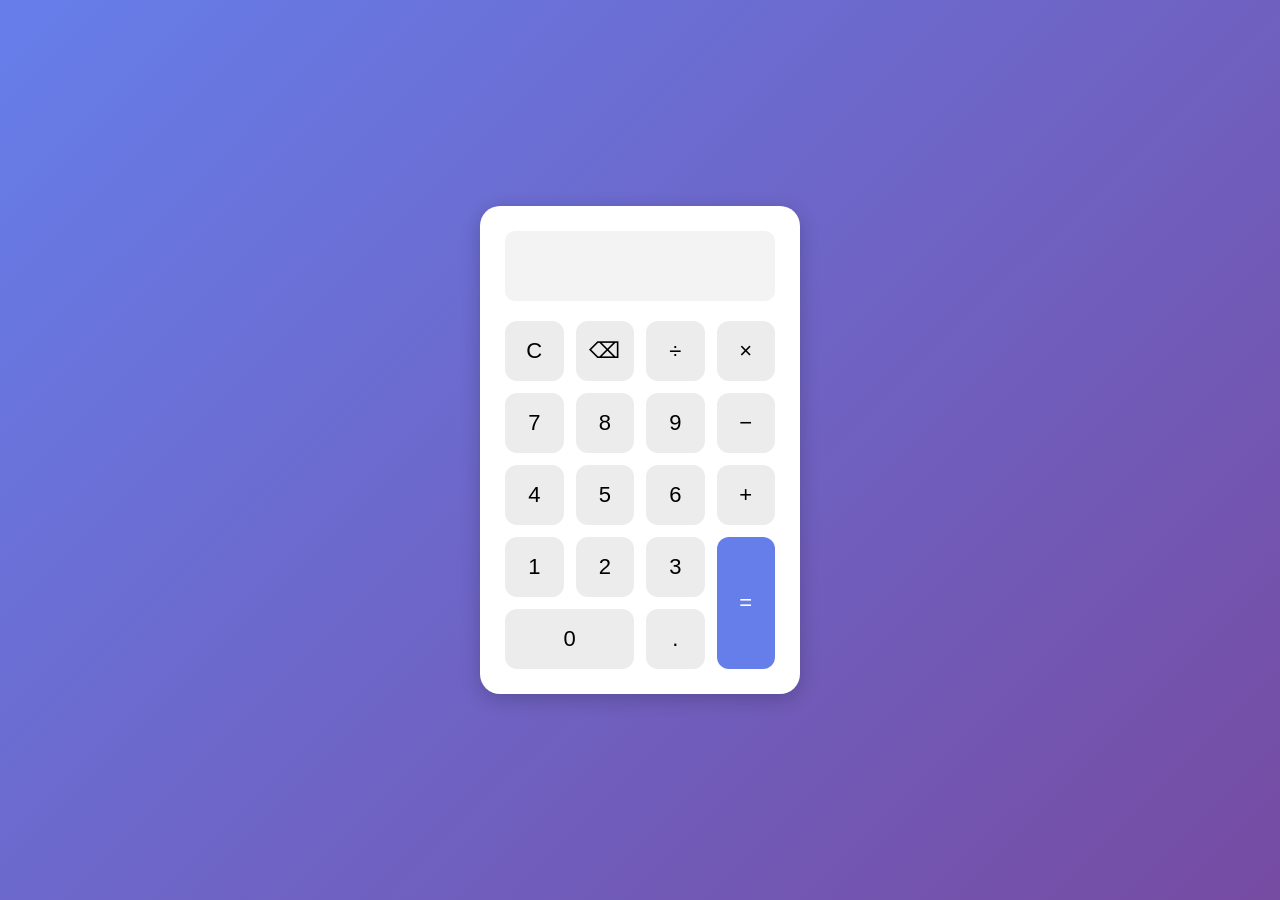
==== commit 95acb61d: "Added calculator project" ====
--- a/index.html
+++ b/index.html
@@ -1,390 +1,120 @@
 <!DOCTYPE html>
-<html lang="en">
+<html>
 
 <head>
 
 <meta charset="UTF-8">
-<<<<<<< HEAD
-<meta name="viewport"
+
+<meta
+name="viewport"
 content="width=device-width,initial-scale=1.0">
 
-<title>Sohana Nasrin Portfolio</title>
+<title>Calculator</title>
 
 <link
 rel="stylesheet"
 href="style.css">
 
-<link
-rel="stylesheet"
-href="https://cdnjs.cloudflare.com/ajax/libs/font-awesome/6.5.1/css/all.min.css">
-=======
-<meta name="viewport" content="width=device-width, initial-scale=1.0">
-
-<title>Glow Beauty</title>
-
-<link rel="stylesheet" href="style.css">
->>>>>>> c7790ef643d50b0ed6a9ac53ee544740c1d1650e
-
 </head>
 
 <body>
 
-<header>
+<div class="calculator">
 
-<nav>
-
-<<<<<<< HEAD
-<h2>Sohana Nasrin</h2>
-
-<ul>
-
-<li><a href="#about">About</a></li>
-<li><a href="#skills">Skills</a></li>
-<li><a href="#internships">Internships</a></li>
-<li><a href="#projects">Projects</a></li>
-<li><a href="#contact">Contact</a></li>
-=======
-<h1>Glow Beauty</h1>
-
-<ul>
-
-<li><a href="#">Home</a></li>
-<li><a href="#">Products</a></li>
-<li><a href="#">About</a></li>
-<li><a href="#">Contact</a></li>
->>>>>>> c7790ef643d50b0ed6a9ac53ee544740c1d1650e
-
-</ul>
-
-</nav>
-
-<div class="hero">
-
-<<<<<<< HEAD
-<h1>
-
-Hi, I'm
-<span>Sohana Nasrin</span>
-
-</h1>
-
-<p>
-
-Python Learner • Web Development Intern • Backend Enthusiast
-
-</p>
+<input
+type="text"
+id="display"
+readonly>
 
 <div class="buttons">
 
-<a
-href="./resume.pdf"
-target="_blank">
+<button onclick="clearDisplay()">
+C
+</button>
 
-<button>
+<button onclick="deleteLast()">
+⌫
+</button>
 
-Resume
+<button onclick="append('/')">
+÷
+</button>
+
+<button onclick="append('*')">
+×
+</button>
+
+<button onclick="append('7')">
+7
+</button>
+
+<button onclick="append('8')">
+8
+</button>
+
+<button onclick="append('9')">
+9
+</button>
+
+<button onclick="append('-')">
+−
+</button>
+
+<button onclick="append('4')">
+4
+</button>
+
+<button onclick="append('5')">
+5
+</button>
+
+<button onclick="append('6')">
+6
+</button>
+
+<button onclick="append('+')">
++
+</button>
+
+<button onclick="append('1')">
+1
+</button>
+
+<button onclick="append('2')">
+2
+</button>
+
+<button onclick="append('3')">
+3
+</button>
+
+<button
+class="equal"
+onclick="calculate()">
+
+=
 
 </button>
 
-</a>
+<button
+class="zero"
+onclick="append('0')">
 
-<a
-href="https://github.com/sohananasrin"
-target="_blank">
-
-<button
-class="secondary">
-
-GitHub
+0
 
 </button>
 
-</a>
-
-</div>
-=======
-<img
-src="https://images.unsplash.com/photo-1522335789203-aabd1fc54bc9?w=600"
-alt="Beauty Products">
-
-<h2>Enhance Your Natural Glow</h2>
-
-<p>
-Premium skincare and beauty essentials
-designed for confidence and radiance.
-</p>
-
-<button>Shop Now</button>
->>>>>>> c7790ef643d50b0ed6a9ac53ee544740c1d1650e
+<button onclick="append('.')">
+.
+</button>
 
 </div>
 
-</header>
-
-<<<<<<< HEAD
-<section
-id="about"
-class="about">
-
-<h2>
-
-About Me
-
-</h2>
-
-<p>
-
-Engineering student passionate about
-Python, Web Development and building
-creative projects.
-
-Currently working on internships while
-strengthening development skills.
-
-</p>
-
-</section>
-
-<section
-id="skills"
-class="skills">
-
-<h2>
-
-Skills
-
-</h2>
-
-<div class="skill-box">
-
-<div>Python</div>
-
-<div>HTML</div>
-
-<div>CSS</div>
-
-<div>Git</div>
-
-<div>GitHub</div>
-
-<div>Backend Basics</div>
-
-<div>Problem Solving</div>
-
-<div>Web Development</div>
-
 </div>
 
-</section>
+<script src="script.js">
 
-<section
-id="internships"
-class="internships">
-
-<h2>
-
-Internships
-
-</h2>
-
-<div class="intern-card">
-
-<h3>
-
-Python Development
-
-</h3>
-
-<p>
-
-Building Python projects and strengthening fundamentals.
-
-=======
-<section class="features">
-
-<div class="card">
-
-<h3>Natural Ingredients</h3>
-
-<p>
-Made with skin-friendly ingredients
-for healthy glowing skin.
->>>>>>> c7790ef643d50b0ed6a9ac53ee544740c1d1650e
-</p>
-
-</div>
-
-<<<<<<< HEAD
-<div class="intern-card">
-
-<h3>
-
-Backend Development
-
-</h3>
-
-<p>
-
-Learning backend concepts and development workflows.
-
-=======
-<div class="card">
-
-<h3>Trusted Quality</h3>
-
-<p>
-Loved by beauty enthusiasts
-for premium care and reliability.
->>>>>>> c7790ef643d50b0ed6a9ac53ee544740c1d1650e
-</p>
-
-</div>
-
-<<<<<<< HEAD
-<div class="intern-card">
-
-<h3>
-
-Web Development
-
-</h3>
-
-<p>
-
-Building responsive websites using HTML and CSS.
-
-=======
-<div class="card">
-
-<h3>Fast Delivery</h3>
-
-<p>
-Quick shipping so your favorites
-reach your doorstep faster.
->>>>>>> c7790ef643d50b0ed6a9ac53ee544740c1d1650e
-</p>
-
-</div>
-
-</section>
-
-<<<<<<< HEAD
-<section
-id="projects"
-class="projects">
-
-<h2>
-
-Projects
-
-</h2>
-
-<div class="project-card">
-
-<h3>
-
-Glow Beauty Landing Page
-
-</h3>
-
-<p>
-
-Responsive beauty landing page built
-using HTML and CSS.
-
-</p>
-
-</div>
-
-<div class="project-card">
-
-<h3>
-
-Interactive Weather App
-
-</h3>
-
-<p>
-
-Python weather forecast application.
-
-</p>
-
-</div>
-
-</section>
-
-<section
-id="contact"
-class="contact">
-
-<h2>
-
-Connect With Me
-
-</h2>
-
-<div class="socials">
-
-<a
-href="https://github.com/sohananasrin"
-target="_blank">
-
-<i class="fa-brands fa-github"></i>
-
-</a>
-
-<a
-href="#">
-
-<i class="fa-brands fa-linkedin"></i>
-
-</a>
-
-<a
-href="mailto:yourmail@gmail.com">
-
-<i class="fa-solid fa-envelope"></i>
-
-</a>
-
-</div>
-
-<p>
-
-GitHub:
-github.com/sohananasrin
-=======
-<section class="about">
-
-<h2>Why Choose Glow Beauty?</h2>
-
-<p>
-
-We believe beauty should feel effortless.
-Our carefully selected products combine
-quality, care, and style to help you
-look and feel your best every day.
->>>>>>> c7790ef643d50b0ed6a9ac53ee544740c1d1650e
-
-</p>
-
-</section>
-
-<footer>
-
-<p>
-
-<<<<<<< HEAD
-© 2026 Sohana Nasrin
-=======
-© 2026 Glow Beauty |
-Designed by Sohana Nasrin
->>>>>>> c7790ef643d50b0ed6a9ac53ee544740c1d1650e
-
-</p>
-
-</footer>
+</script>
 
 </body>
 
--- a/style.css
+++ b/style.css
@@ -2,495 +2,125 @@
 
 margin:0;
 padding:0;
-<<<<<<< HEAD
-box-sizing:border-box;
-font-family:Arial;
-=======
-
 box-sizing:border-box;
 
-font-family:Arial,sans-serif;
->>>>>>> c7790ef643d50b0ed6a9ac53ee544740c1d1650e
-
-scroll-behavior:smooth;
+font-family:Arial;
 
 }
 
 body{
 
-<<<<<<< HEAD
-background:#f4f7fb;
-=======
-background:#fff7fa;
+display:flex;
 
->>>>>>> c7790ef643d50b0ed6a9ac53ee544740c1d1650e
-color:#333;
+justify-content:center;
+
+align-items:center;
+
+height:100vh;
+
+background:
+
+linear-gradient(
+135deg,
+#667eea,
+#764ba2
+);
 
 }
 
-header{
+.calculator{
 
-background:
-linear-gradient(
-135deg,
-<<<<<<< HEAD
-#4f46e5,
-#7c3aed
-);
+background:white;
 
-color:white;
+padding:25px;
 
-min-height:100vh;
+border-radius:20px;
 
-=======
-#ffb6c1,
-#ffc0cb,
-#ffd6df
-);
+box-shadow:
 
-min-height:100vh;
+0 5px 20px
+rgba(0,0,0,.2);
 
-padding-bottom:50px;
-
->>>>>>> c7790ef643d50b0ed6a9ac53ee544740c1d1650e
-}
-
-nav{
-
-display:flex;
-
-justify-content:space-between;
-
-<<<<<<< HEAD
-padding:25px 8%;
-
-align-items:center;
-
-=======
-align-items:center;
-
-padding:20px 8%;
+width:320px;
 
 }
 
-nav h1{
+#display{
 
-color:white;
+width:100%;
 
-font-size:34px;
+height:70px;
 
->>>>>>> c7790ef643d50b0ed6a9ac53ee544740c1d1650e
-}
+font-size:28px;
 
-nav ul{
+text-align:right;
 
-display:flex;
-<<<<<<< HEAD
-gap:25px;
-=======
+padding:15px;
 
-gap:25px;
+border:none;
 
->>>>>>> c7790ef643d50b0ed6a9ac53ee544740c1d1650e
-list-style:none;
+background:#f3f3f3;
+
+margin-bottom:20px;
+
+border-radius:10px;
 
 }
 
-nav a{
-
-<<<<<<< HEAD
-color:white;
-text-decoration:none;
-font-weight:bold;
-
-=======
-text-decoration:none;
-
-color:white;
-
-font-weight:bold;
-
-transition:0.3s;
-
-}
-
-nav a:hover{
-
-color:#ff4f87;
-
->>>>>>> c7790ef643d50b0ed6a9ac53ee544740c1d1650e
-}
-
-.hero{
-
-display:flex;
-<<<<<<< HEAD
-flex-direction:column;
-
-justify-content:center;
-=======
-
-flex-direction:column;
-
-justify-content:center;
-
->>>>>>> c7790ef643d50b0ed6a9ac53ee544740c1d1650e
-align-items:center;
-
-text-align:center;
-
-<<<<<<< HEAD
-height:80vh;
-
-padding:20px;
-
-}
-
-.hero h1{
-
-font-size:60px;
-=======
-padding:50px 20px;
-
-color:white;
-
-}
-
-.hero img{
-
-width:260px;
-
-border-radius:25px;
-
-margin-bottom:25px;
-
-box-shadow:
-0 10px 25px
-rgba(0,0,0,0.2);
-
-}
-
-.hero h2{
-
-font-size:52px;
-
->>>>>>> c7790ef643d50b0ed6a9ac53ee544740c1d1650e
-margin-bottom:15px;
-
-}
-
-<<<<<<< HEAD
-.hero span{
-
-color:#ffd369;
-
-}
-
-.hero p{
-
-font-size:22px;
-=======
-.hero p{
-
-font-size:20px;
-
-max-width:600px;
-
-line-height:1.7;
->>>>>>> c7790ef643d50b0ed6a9ac53ee544740c1d1650e
-
-margin-bottom:25px;
-
-}
-
-<<<<<<< HEAD
 .buttons{
 
-display:flex;
+display:grid;
 
-gap:15px;
+grid-template-columns:
+
+repeat(4,1fr);
+
+gap:12px;
 
 }
 
 button{
 
-padding:14px 28px;
-=======
-button{
-
-padding:14px 30px;
->>>>>>> c7790ef643d50b0ed6a9ac53ee544740c1d1650e
+height:60px;
 
 border:none;
 
-border-radius:30px;
+border-radius:12px;
 
-<<<<<<< HEAD
-=======
-background:white;
-
-color:#ff4f87;
-
->>>>>>> c7790ef643d50b0ed6a9ac53ee544740c1d1650e
-font-weight:bold;
+font-size:22px;
 
 cursor:pointer;
 
-<<<<<<< HEAD
-background:#ffd369;
+background:#ececec;
 
-}
-
-.secondary{
-
-background:white;
-
-}
-
-.about,
-.skills,
-.projects,
-.contact,
-.internships{
-
-padding:80px 10%;
-
-text-align:center;
-
-}
-
-.skill-box{
-=======
-transition:0.3s;
+transition:.2s;
 
 }
 
 button:hover{
 
-background:#ff4f87;
+background:#dcdcdc;
+
+}
+
+.equal{
+
+background:#667eea;
 
 color:white;
 
-transform:scale(1.05);
+grid-row:
+
+span 2;
+
+height:132px;
 
 }
 
-.features{
->>>>>>> c7790ef643d50b0ed6a9ac53ee544740c1d1650e
+.zero{
 
-display:flex;
+grid-column:
 
-justify-content:center;
+span 2;
 
-flex-wrap:wrap;
-
-<<<<<<< HEAD
-gap:18px;
-
-margin-top:25px;
-
-}
-
-.skill-box div{
-
-background:white;
-
-padding:15px 25px;
-
-border-radius:15px;
-
-box-shadow:
-0 4px 12px
-rgba(0,0,0,.08);
-
-}
-
-.intern-card,
-.project-card{
-
-background:white;
-
-padding:25px;
-
-max-width:550px;
-
-margin:25px auto;
-
-border-radius:20px;
-
-box-shadow:
-0 4px 12px
-rgba(0,0,0,.08);
-
-}
-
-.socials{
-
-font-size:35px;
-
-margin:25px;
-
-display:flex;
-
-justify-content:center;
-
-gap:25px;
-=======
-gap:30px;
-
-padding:80px 8%;
-
-background:white;
-
-}
-
-.card{
-
-background:#fff0f5;
-
-padding:30px;
-
-width:280px;
-
-border-radius:18px;
-
-text-align:center;
-
-box-shadow:
-0 5px 15px
-rgba(0,0,0,0.08);
-
-transition:0.3s;
-
-}
-
-.card:hover{
-
-transform:
-translateY(-8px);
-
-}
-
-.card h3{
-
-color:#ff4f87;
-
-margin-bottom:15px;
-
-}
-
-.card p{
-
-line-height:1.7;
-
-}
-
-.about{
-
-padding:80px 10%;
-
-text-align:center;
-
-background:#ffe8ef;
-
-}
-
-.about h2{
-
-font-size:35px;
-
-color:#ff4f87;
-
-margin-bottom:20px;
-
-}
-
-.about p{
-
-max-width:700px;
-
-margin:auto;
-
-line-height:1.8;
-
-font-size:18px;
->>>>>>> c7790ef643d50b0ed6a9ac53ee544740c1d1650e
-
-}
-
-footer{
-
-<<<<<<< HEAD
-background:#222;
-
-color:white;
-
-padding:20px;
-
-text-align:center;
-
-=======
-background:#ff9db5;
-
-color:white;
-
-text-align:center;
-
-padding:35px;
-
-line-height:2;
-
->>>>>>> c7790ef643d50b0ed6a9ac53ee544740c1d1650e
-}
-
-@media(max-width:768px){
-
-nav{
-
-flex-direction:column;
-
-gap:15px;
-
-}
-
-nav ul{
-
-flex-direction:column;
-
-<<<<<<< HEAD
-}
-
-.hero h1{
-
-font-size:40px;
-
-}
-
-.buttons{
-
-flex-direction:column;
-
-}
-
-=======
-text-align:center;
-
-}
-
-.hero h2{
-
-font-size:38px;
-
-}
-
-.hero img{
-
-width:220px;
-
-}
-
-}
-html{
-scroll-behavior:smooth;
->>>>>>> c7790ef643d50b0ed6a9ac53ee544740c1d1650e
 }
